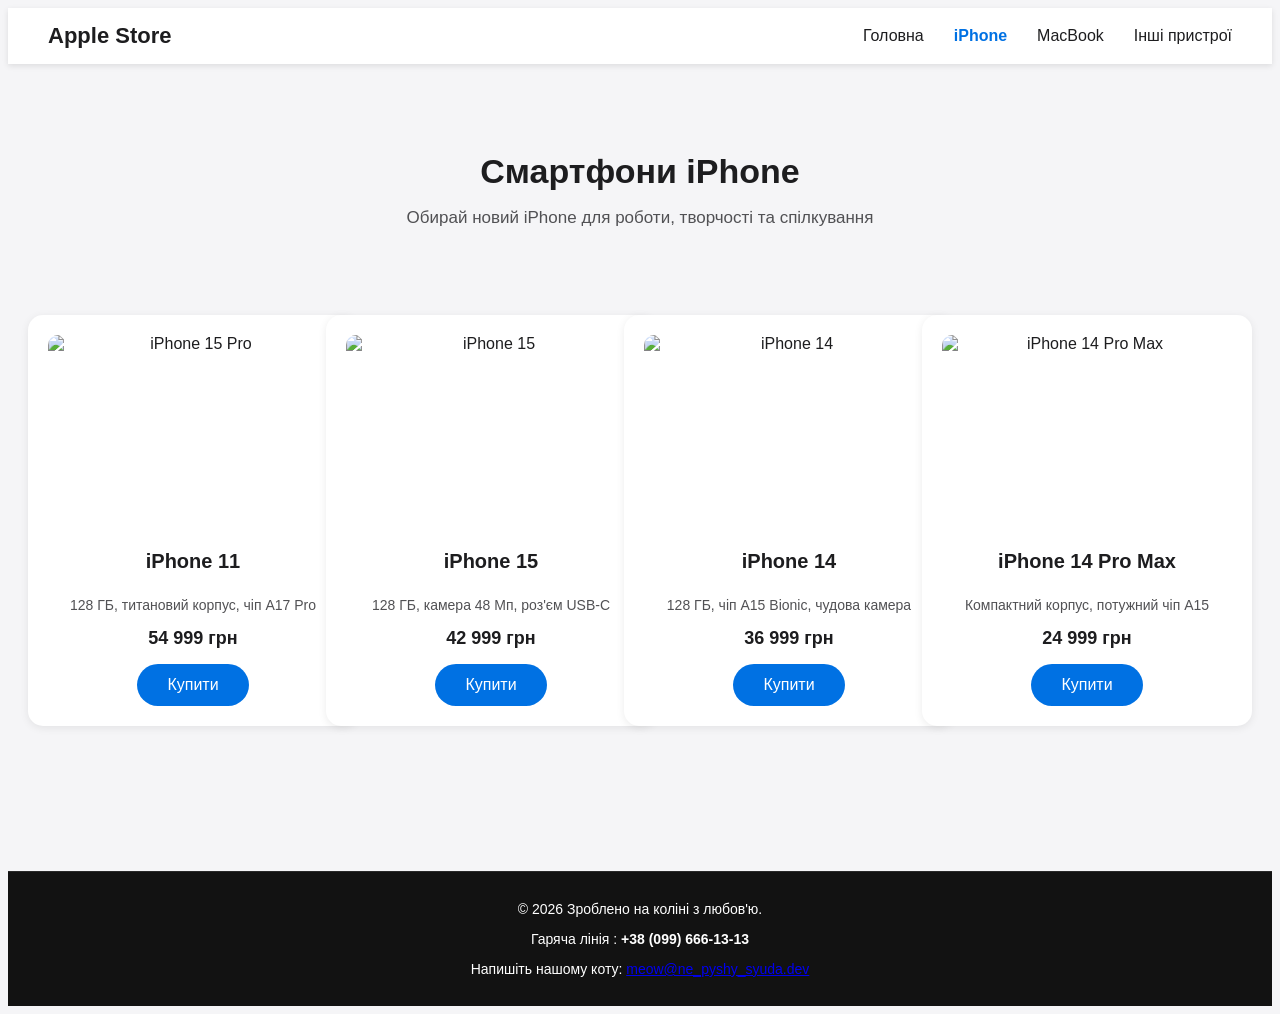
==== 2page.html @ 7f35ce07 "Add files via upload" ====
<!DOCTYPE html>
<html lang="uk">
<head>
<meta charset="UTF-8">
<meta name="viewport" content="width=device-width, initial-scale=1.0">
<title>Apple Store — iPhone</title>
<link rel="stylesheet" href="1page.css">
</head>
<body>
<header class="navbar">
<div class="logo">Apple Store</div>
<nav class="nav-links">
<a href="index.html">Головна</a>
<a href="2page.html" class="active">iPhone</a>
<a href="3page.html">MacBook</a>
<a href="4page.html">Інші пристрої</a>
</nav>
</header>

<section class="page-heading">
<h1>Смартфони iPhone</h1>
<p>Обирай новий iPhone для роботи, творчості та спілкування</p>
</section>

<section class="products">
<div class="product-card">
<img src="https://images.unsplash.com/photo-1592286927505-1def25115558?w=400&q=80" alt="iPhone 15 Pro">
<h3>iPhone 11 </h3>
<p>128 ГБ, титановий корпус, чіп A17 Pro</p>
<span class="price">54 999 грн</span>
<a href="https://comfy.ua/ua/smartfon-apple-iphone-11-128gb-yellow.html" class="btn">Купити</a>
</div>
<div class="product-card">
<img src="https://images.unsplash.com/photo-1695048133142-1a20484d2569?w=400&q=80" alt="iPhone 15">
<h3>iPhone 15</h3>
<p>128 ГБ, камера 48 Мп, роз'єм USB-C</p>
<span class="price">42 999 грн</span>
<a href="https://comfy.ua/ua/smartfon-apple-iphone-15-pro-128gb-black-titanium-ref-a-e-sim.html" class="btn">Купити</a>
</div>
<div class="product-card">
<img src="https://images.unsplash.com/photo-1678652197831-2d180705cd2c?w=400&q=80" alt="iPhone 14">
<h3>iPhone 14</h3>
<p>128 ГБ, чіп A15 Bionic, чудова камера</p>
<span class="price">36 999 грн</span>
<a href="https://comfy.ua/ua/smartfon-apple-iphone-14-128gb-midnight-ref-b-e-sim.html" class="btn">Купити</a>
</div>
<div class="product-card">
<img src="https://images.unsplash.com/photo-1663499482523-1c0c1bae4ce1?w=400&q=80" alt="iPhone 14 Pro Max">
<h3>iPhone 14 Pro Max
</h3>
<p>Компактний корпус, потужний чіп A15</p>
<span class="price">24 999 грн</span>
<a href="https://comfy.ua/ua/smartfon-apple-iphone-14-pro-max-256gb-space-black-ref-b.html" class="btn">Купити</a>
</div>
</section>


</body>
<footer class="footerrofl67">
    <p>© 2026 Зроблено на коліні з любов'ю.</p>
    <p>Гаряча лінія : <b>+38 (099) 666-13-13</b></p>
    <p>Напишіть нашому коту: <a href="mailto:meow@ne_pyshy_syuda.dev">meow@ne_pyshy_syuda.dev</a></p>
</footer>
</html>
---- 1page.css ----
body {
font-family: Arial, Helvetica, sans-serif;
background-color: #f5f5f7;
color: #1d1d1f;
}

@keyframes fadeIn {
from {
opacity: 0;
transform: translateY(20px);
}
to {
opacity: 1;
transform: translateY(0);
}
}

.navbar {
position: sticky;
top: 0;
z-index: 100;
display: flex;
justify-content: space-between;
align-items: center;
background-color: #ffffff;
padding: 15px 40px;
box-shadow: 0 2px 6px rgba(0, 0, 0, 0.1);
}

.logo {
font-size: 22px;
font-weight: bold;
color: #1d1d1f;
}

.nav-links {
display: flex;
gap: 30px;
}

.nav-links a {
text-decoration: none;
color: #1d1d1f;
font-size: 16px;
transition: color 0.3s ease;
}

.nav-links a:hover {
color: #0071e3;
}

.nav-links a.active {
color: #0071e3;
font-weight: bold;
}

.banner {
display: flex;
flex-direction: column;
align-items: center;
justify-content: center;
text-align: center;
background-color: #000000;
color: #ffffff;
padding: 100px 20px;
animation: fadeIn 0.8s ease;
}

.banner h1 {
font-size: 42px;
margin-bottom: 20px;
}

.banner p {
font-size: 18px;
margin-bottom: 30px;
max-width: 600px;
}

.btn {
display: inline-block;
background-color: #0071e3;
color: #ffffff;
text-decoration: none;
padding: 12px 30px;
border-radius: 25px;
font-size: 16px;
transition: background-color 0.3s ease, transform 0.3s ease;
}

.btn:hover {
background-color: #0058b0;
transform: translateY(-3px);
}

.categories {
padding: 60px 40px;
text-align: center;
}

.section-title {
font-size: 28px;
margin-bottom: 40px;
}

.category-list {
display: flex;
justify-content: center;
gap: 30px;
flex-wrap: wrap;
}

.category-card {
display: flex;
flex-direction: column;
align-items: center;
background-color: #ffffff;
border-radius: 15px;
padding: 20px;
width: 250px;
text-decoration: none;
color: #1d1d1f;
box-shadow: 0 2px 8px rgba(0, 0, 0, 0.08);
transition: transform 0.3s ease, box-shadow 0.3s ease;
animation: fadeIn 0.8s ease;
}

.category-card:hover {
transform: translateY(-8px);
box-shadow: 0 8px 20px rgba(0, 0, 0, 0.15);
}

.category-card img {
width: 100%;
height: 180px;
object-fit: cover;
border-radius: 10px;
margin-bottom: 15px;
}

.category-card h3 {
font-size: 20px;
}

.page-heading {
text-align: center;
padding: 60px 20px 30px 20px;
}

.page-heading h1 {
font-size: 34px;
margin-bottom: 15px;
}

.page-heading p {
font-size: 17px;
color: #515154;
}

.products {
justify-items: center;
justify-content: center;


display: grid;
grid-template-columns: repeat(4, 1fr);
grid-template-rows: repeat(5, 1fr);
gap: 8px;
padding: 40px;

}

.product-card {
display: flex;
flex-direction: column;
align-items: center;
text-align: center;
background-color: #ffffff;
border-radius: 15px;
padding: 20px;
width: 260px;
box-shadow: 0 2px 8px rgba(0, 0, 0, 0.08);
transition: transform 0.3s ease, box-shadow 0.3s ease;
animation: fadeIn 0.8s ease;
grid-row: span 4 / span 4;
}
.footerrofl67{
    background-color: #121212;
    color: #b3b3b3;
    text-align: center;
    padding: 15px 10px;
    font-size: 14px;
    border-top: 1px solid #292929;
    
}


.footerrofl67{
    color: #fff;
    text-decoration: none;
    transition: color 0.2s ease;
}


.footerrofl67:hover {
    color: #eee;
}

















.product-card:hover {
transform: translateY(-8px);
box-shadow: 0 8px 20px rgba(0, 0, 0, 0.15);
}

.product-card img {
width: 100%;
height: 180px;
object-fit: cover;
border-radius: 10px;
margin-bottom: 15px;
}

.product-card h3 {
font-size: 20px;
margin-bottom: 10px;
}

.product-card p {
font-size: 14px;
color: #515154;
margin-bottom: 15px;
flex-grow: 1;
}

.price {
font-size: 18px;
font-weight: bold;
margin-bottom: 15px;
}

.footer {
text-align: center;
padding: 25px;
background-color: #000000;
color: #ffffff;
font-size: 14px;
}

@media (max-width: 1024px) {
.category-card {
width: 220px;
}

.product-card {
width: 220px;

    
}
}

@media (max-width: 768px) {
.navbar {
flex-direction: column;
gap: 15px;
padding: 15px 20px;
}

.nav-links {
flex-direction: column;
align-items: center;
gap: 15px;
}

.category-list {
flex-direction: column;
align-items: center;
}
.products {
 grid-template-columns: repeat(auto-fit, minmax(280px, 1fr)); 
  gap: 20px;           
  justify-items: center; 
  padding: 20px;
  align-items: start;    
  grid-template-rows: auto; 
  grid-auto-rows: auto; 
}
}

.banner {
padding: 60px 20px;
}

.banner h1 {
font-size: 30px;
}

.banner p {
font-size: 16px;
}

.category-card,
.product-card {
width: 100%;
max-width: 320px;
}



@media (max-width: 480px) {
.banner h1 {
font-size: 24px;
}

.section-title {
font-size: 22px;
}

.page-heading h1 {
font-size: 26px;
}

.btn {
padding: 10px 20px;
font-size: 14px;
}
}
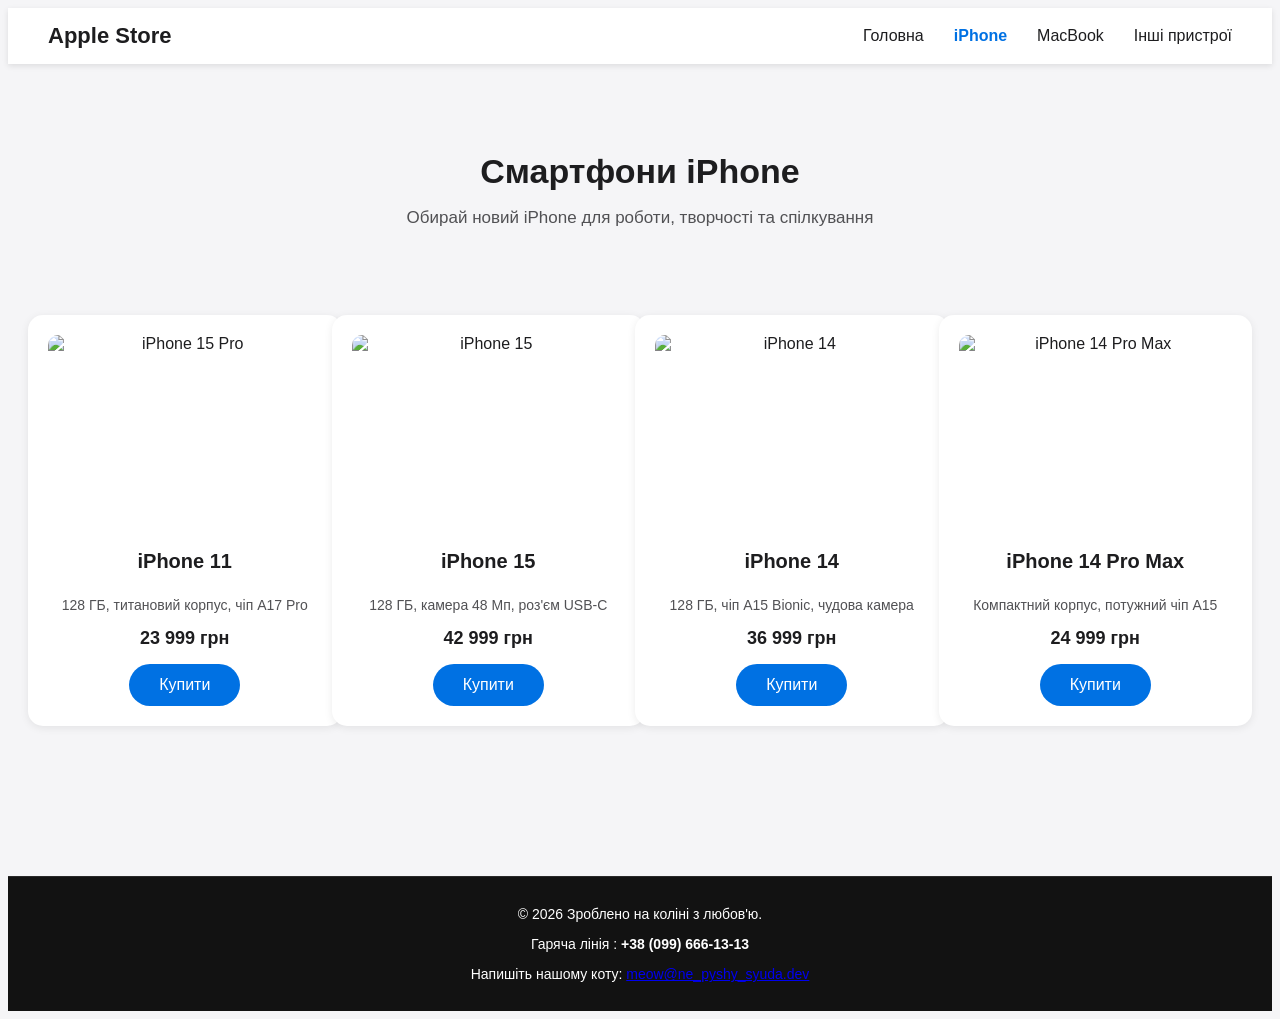
==== commit 90cac704: "Update 2page.html" ====
--- a/2page.html
+++ b/2page.html
@@ -27,7 +27,7 @@
 <img src="https://images.unsplash.com/photo-1592286927505-1def25115558?w=400&q=80" alt="iPhone 15 Pro">
 <h3>iPhone 11 </h3>
 <p>128 ГБ, титановий корпус, чіп A17 Pro</p>
-<span class="price">54 999 грн</span>
+<span class="price">23 999 грн</span>
 <a href="https://comfy.ua/ua/smartfon-apple-iphone-11-128gb-yellow.html" class="btn">Купити</a>
 </div>
 <div class="product-card">
--- a/1page.css
+++ b/1page.css
@@ -165,7 +165,7 @@
 display: grid;
 grid-template-columns: repeat(4, 1fr);
 grid-template-rows: repeat(5, 1fr);
-gap: 8px;
+gap: 30px;
 padding: 40px;
 
 }
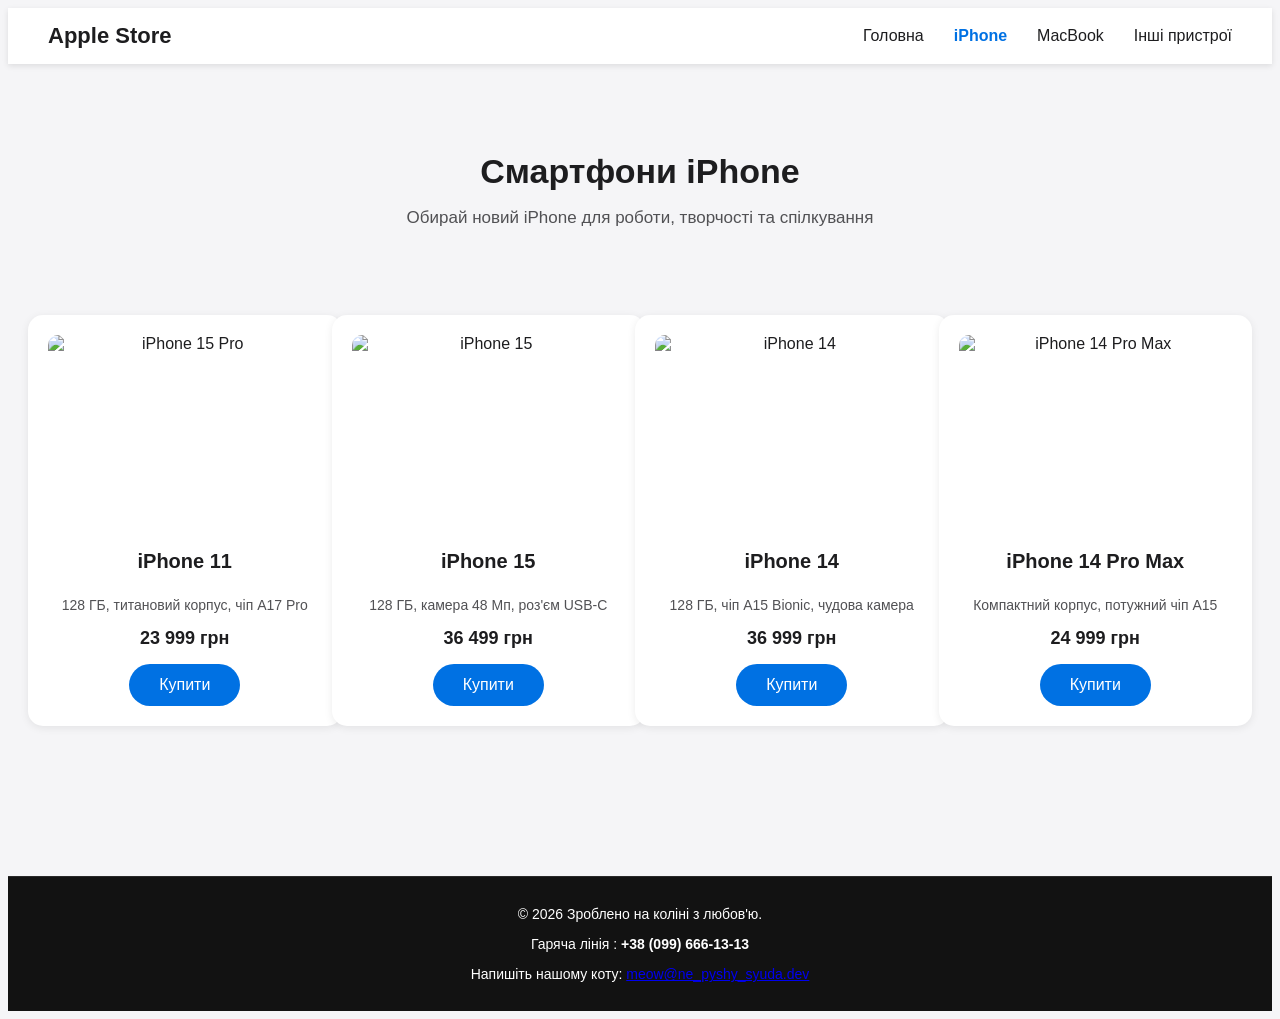
==== commit 23a86dfd: "Update 2page.html" ====
--- a/2page.html
+++ b/2page.html
@@ -34,7 +34,7 @@
 <img src="https://images.unsplash.com/photo-1695048133142-1a20484d2569?w=400&q=80" alt="iPhone 15">
 <h3>iPhone 15</h3>
 <p>128 ГБ, камера 48 Мп, роз'єм USB-C</p>
-<span class="price">42 999 грн</span>
+<span class="price">36 499 грн</span>
 <a href="https://comfy.ua/ua/smartfon-apple-iphone-15-pro-128gb-black-titanium-ref-a-e-sim.html" class="btn">Купити</a>
 </div>
 <div class="product-card">
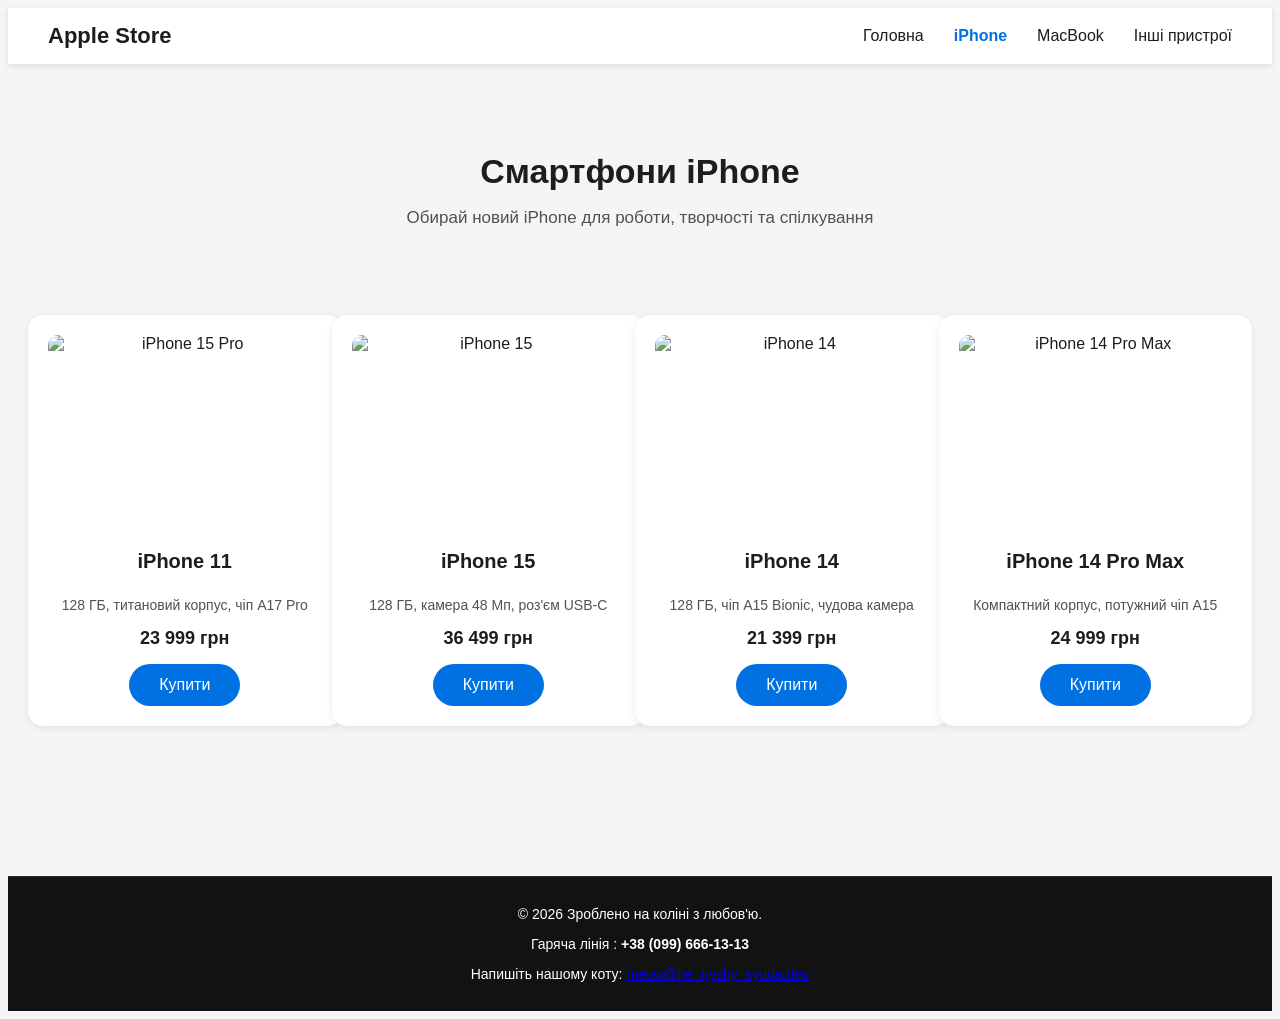
==== commit 086faf67: "Update 2page.html" ====
--- a/2page.html
+++ b/2page.html
@@ -41,7 +41,7 @@
 <img src="https://images.unsplash.com/photo-1678652197831-2d180705cd2c?w=400&q=80" alt="iPhone 14">
 <h3>iPhone 14</h3>
 <p>128 ГБ, чіп A15 Bionic, чудова камера</p>
-<span class="price">36 999 грн</span>
+<span class="price">21 399 грн</span>
 <a href="https://comfy.ua/ua/smartfon-apple-iphone-14-128gb-midnight-ref-b-e-sim.html" class="btn">Купити</a>
 </div>
 <div class="product-card">
